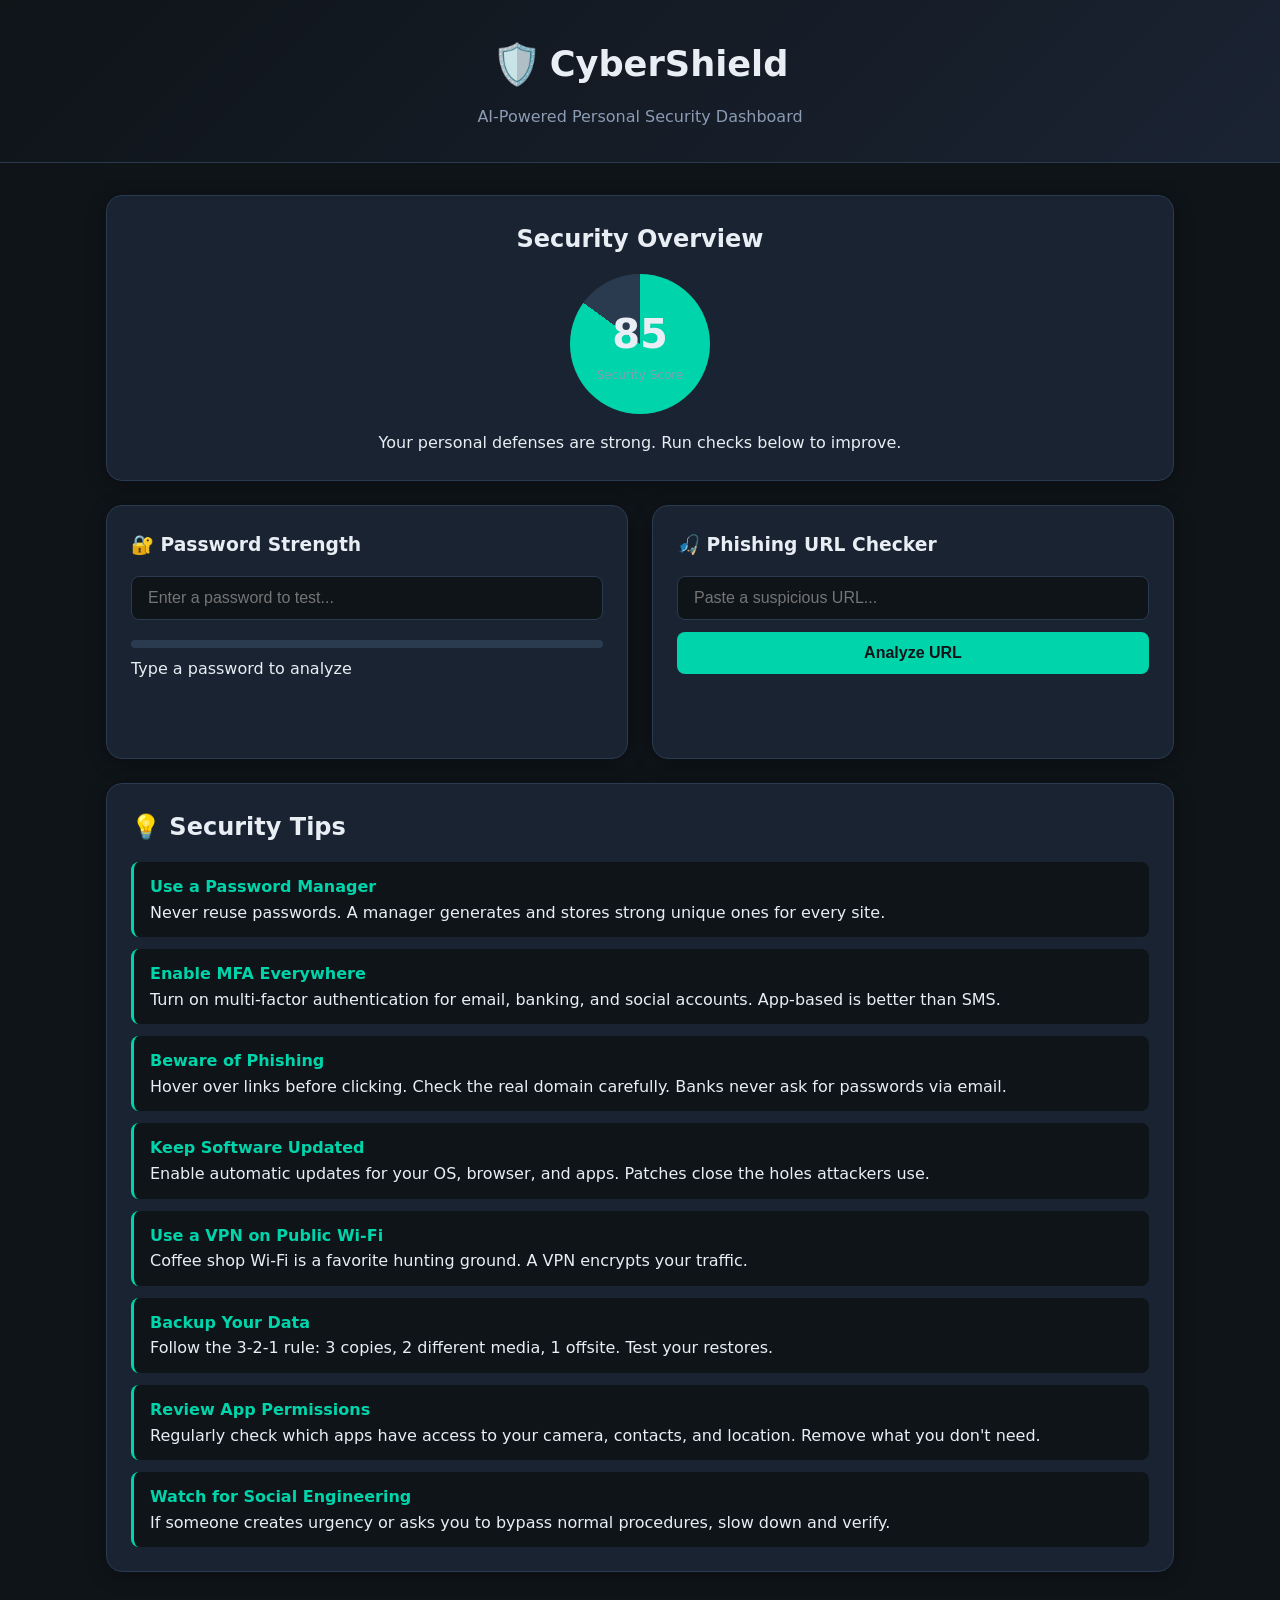
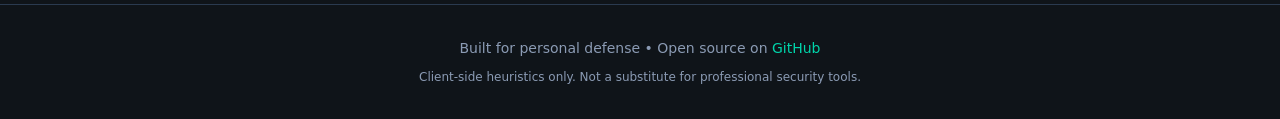
==== index.html @ d057e99d "Add CyberShield personal security dashboard (password checker, phishing URL analyzer, tips)" ====
<!DOCTYPE html>
<html lang="en">
<head>
  <meta charset="UTF-8">
  <meta name="viewport" content="width=device-width, initial-scale=1.0">
  <title>CyberShield Dashboard | AI Personal Security</title>
  <link rel="stylesheet" href="styles.css">
  <link rel="icon" href="data:image/svg+xml,<svg xmlns='http://www.w3.org/2000/svg' viewBox='0 0 100 100'><text y='.9em' font-size='90'>🛡️</text></svg>">
</head>
<body>
  <header>
    <div class="logo">
      <span class="shield">🛡️</span>
      <h1>CyberShield</h1>
    </div>
    <p class="tagline">AI-Powered Personal Security Dashboard</p>
  </header>

  <main>
    <section class="dashboard">
      <div class="card overview">
        <h2>Security Overview</h2>
        <div class="score-circle" id="scoreCircle">
          <span id="scoreValue">85</span>
          <small>Security Score</small>
        </div>
        <p>Your personal defenses are strong. Run checks below to improve.</p>
      </div>

      <div class="tools">
        <div class="card tool">
          <h3>🔐 Password Strength</h3>
          <input type="password" id="passwordInput" placeholder="Enter a password to test...">
          <div class="strength-bar"><div id="strengthFill"></div></div>
          <p id="strengthText">Type a password to analyze</p>
          <ul id="passwordTips"></ul>
        </div>

        <div class="card tool">
          <h3>🎣 Phishing URL Checker</h3>
          <input type="text" id="urlInput" placeholder="Paste a suspicious URL...">
          <button id="checkUrlBtn">Analyze URL</button>
          <div id="urlResult" class="result"></div>
        </div>
      </div>

      <div class="card tips">
        <h2>💡 Security Tips</h2>
        <div id="tipsList"></div>
      </div>
    </section>
  </main>

  <footer>
    <p>Built for personal defense • Open source on <a href="https://github.com/MrAffordableAI/CyberShield-Dashboard" target="_blank">GitHub</a></p>
    <p class="disclaimer">Client-side heuristics only. Not a substitute for professional security tools.</p>
  </footer>

  <script src="script.js"></script>
</body>
</html>
---- styles.css ----
:root {
  --bg: #0f1419;
  --card: #1a2332;
  --accent: #00d4aa;
  --danger: #ff4d6d;
  --warning: #ffb020;
  --good: #00d4aa;
  --text: #e8eef4;
  --muted: #8b9bb4;
}

* { box-sizing: border-box; margin: 0; padding: 0; }
body {
  font-family: system-ui, -apple-system, BlinkMacSystemFont, 'Segoe UI', sans-serif;
  background: var(--bg);
  color: var(--text);
  line-height: 1.6;
  min-height: 100vh;
}

header {
  text-align: center;
  padding: 2rem 1rem;
  background: linear-gradient(135deg, #0f1419 0%, #1a2332 100%);
  border-bottom: 1px solid #2a3a4f;
}
.logo { display: flex; align-items: center; justify-content: center; gap: 0.5rem; }
.shield { font-size: 2.5rem; }
h1 { font-size: 2.2rem; font-weight: 700; }
.tagline { color: var(--muted); margin-top: 0.5rem; }

main { max-width: 1100px; margin: 0 auto; padding: 2rem 1rem; }

.dashboard { display: grid; gap: 1.5rem; }
.overview { text-align: center; }
.score-circle {
  width: 140px; height: 140px; border-radius: 50%;
  background: conic-gradient(var(--good) 85%, #2a3a4f 0);
  display: flex; flex-direction: column; align-items: center; justify-content: center;
  margin: 1rem auto;
  font-size: 2.5rem; font-weight: 700;
}
.score-circle small { font-size: 0.75rem; font-weight: 400; color: var(--muted); }

.tools { display: grid; grid-template-columns: 1fr 1fr; gap: 1.5rem; }
@media (max-width: 768px) { .tools { grid-template-columns: 1fr; } }

.card {
  background: var(--card);
  border-radius: 16px;
  padding: 1.5rem;
  border: 1px solid #2a3a4f;
  box-shadow: 0 4px 20px rgba(0,0,0,0.3);
}
.card h2, .card h3 { margin-bottom: 1rem; }

input, button {
  width: 100%; padding: 0.75rem 1rem; border-radius: 8px;
  border: 1px solid #2a3a4f; background: #0f1419; color: var(--text);
  font-size: 1rem; margin-bottom: 0.75rem;
}
button {
  background: var(--accent); color: #0f1419; font-weight: 600;
  cursor: pointer; border: none;
}
button:hover { opacity: 0.9; }

.strength-bar { height: 8px; background: #2a3a4f; border-radius: 4px; overflow: hidden; margin: 0.5rem 0; }
#strengthFill { height: 100%; width: 0%; transition: width 0.3s, background 0.3s; }

.result { margin-top: 1rem; padding: 1rem; border-radius: 8px; }
.result.safe { background: rgba(0,212,170,0.15); border: 1px solid var(--good); }
.result.warning { background: rgba(255,176,32,0.15); border: 1px solid var(--warning); }
.result.danger { background: rgba(255,77,109,0.15); border: 1px solid var(--danger); }

#tipsList { display: grid; gap: 0.75rem; }
.tip {
  padding: 0.75rem 1rem; background: #0f1419; border-radius: 8px;
  border-left: 3px solid var(--accent);
}
.tip strong { color: var(--accent); }

footer {
  text-align: center; padding: 2rem; color: var(--muted); font-size: 0.875rem;
  border-top: 1px solid #2a3a4f;
}
footer a { color: var(--accent); text-decoration: none; }
.disclaimer { margin-top: 0.5rem; font-size: 0.75rem; }
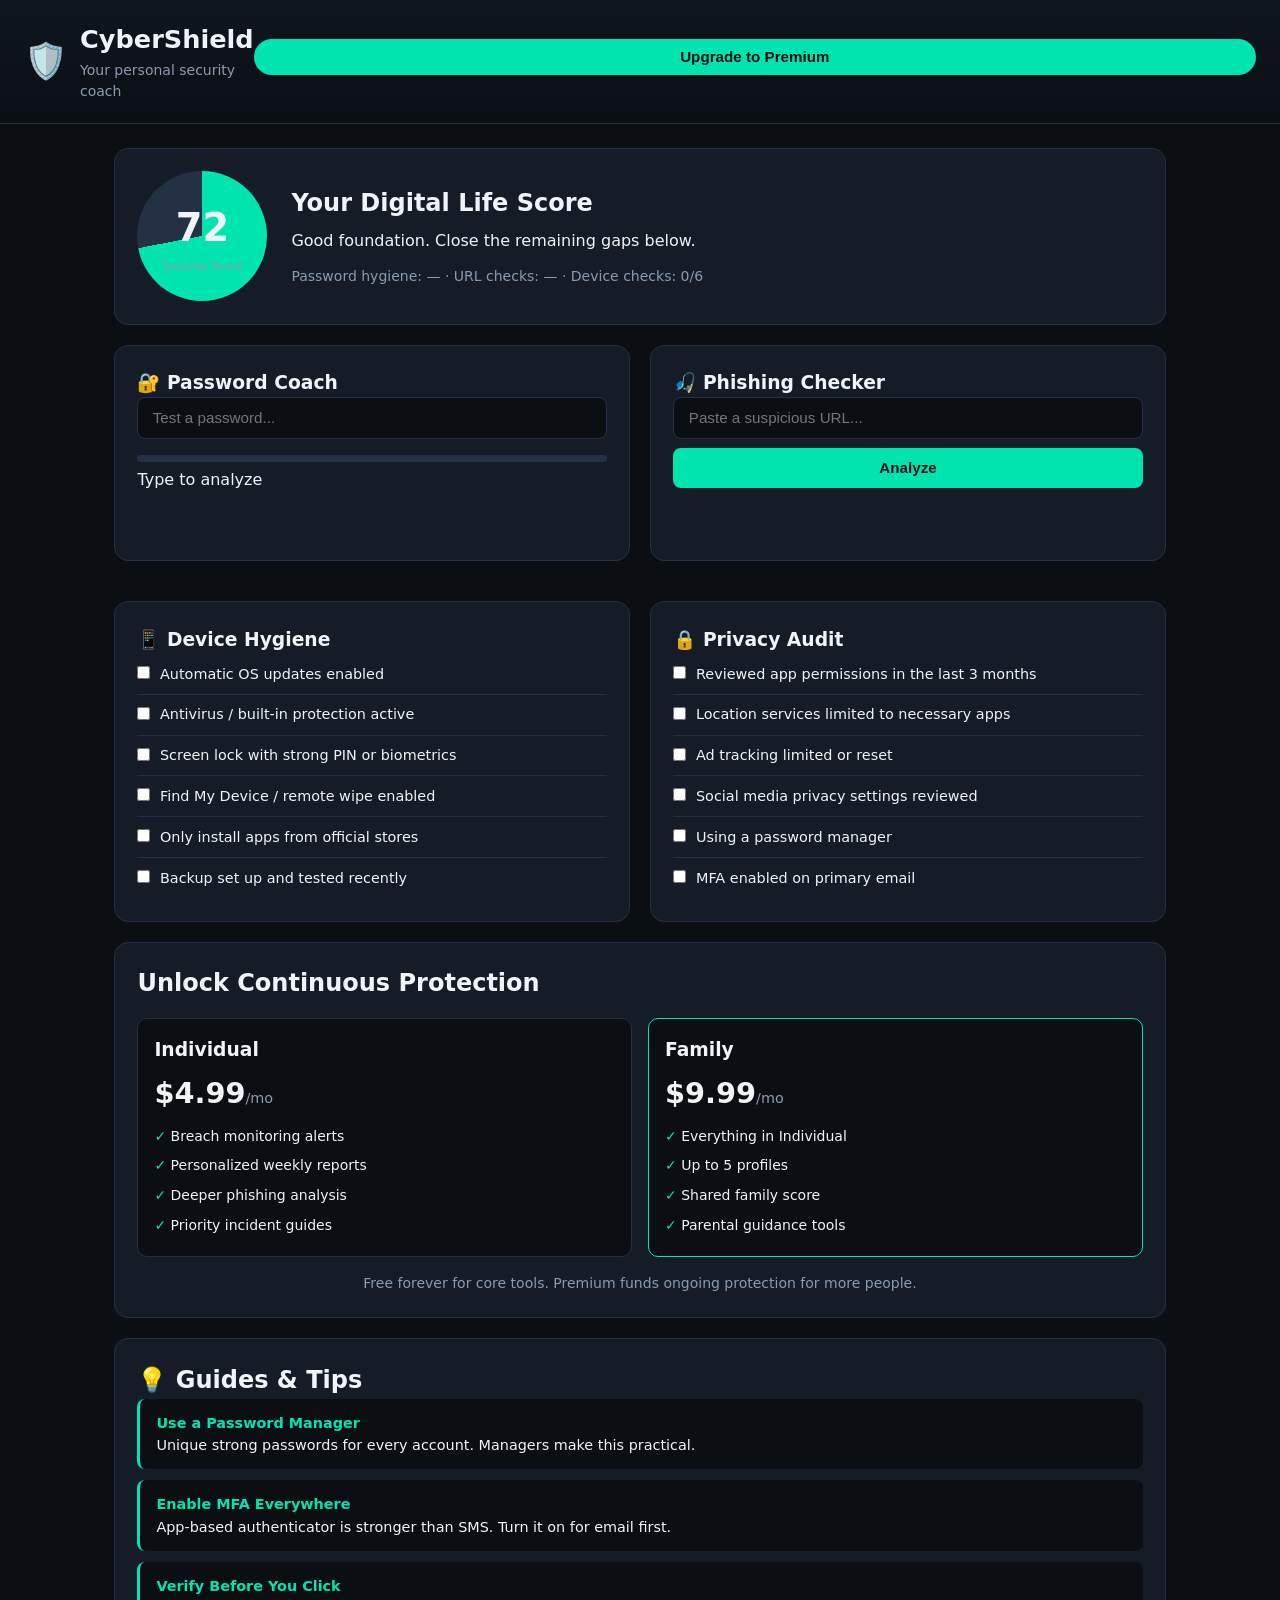
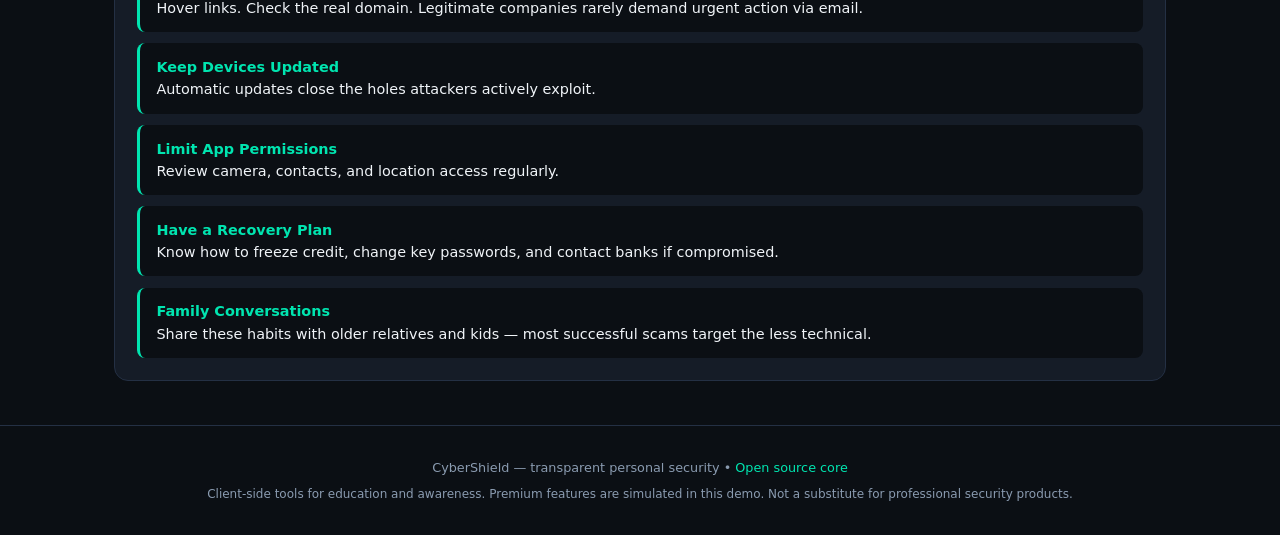
==== commit 8dfdd38d: "Upgrade to holistic Personal Security Platform with dynamic score, checklists, and premium positioni" ====
--- a/index.html
+++ b/index.html
@@ -3,7 +3,7 @@
 <head>
   <meta charset="UTF-8">
   <meta name="viewport" content="width=device-width, initial-scale=1.0">
-  <title>CyberShield Dashboard | AI Personal Security</title>
+  <title>CyberShield | Personal Security Platform</title>
   <link rel="stylesheet" href="styles.css">
   <link rel="icon" href="data:image/svg+xml,<svg xmlns='http://www.w3.org/2000/svg' viewBox='0 0 100 100'><text y='.9em' font-size='90'>🛡️</text></svg>">
 </head>
@@ -11,49 +11,98 @@
   <header>
     <div class="logo">
       <span class="shield">🛡️</span>
-      <h1>CyberShield</h1>
+      <div>
+        <h1>CyberShield</h1>
+        <p class="tagline">Your personal security coach</p>
+      </div>
     </div>
-    <p class="tagline">AI-Powered Personal Security Dashboard</p>
+    <button class="premium-btn" id="premiumBtn">Upgrade to Premium</button>
   </header>
 
   <main>
-    <section class="dashboard">
-      <div class="card overview">
-        <h2>Security Overview</h2>
-        <div class="score-circle" id="scoreCircle">
-          <span id="scoreValue">85</span>
-          <small>Security Score</small>
-        </div>
-        <p>Your personal defenses are strong. Run checks below to improve.</p>
+    <!-- Score Hero -->
+    <section class="score-hero card">
+      <div class="score-circle" id="scoreCircle">
+        <span id="scoreValue">72</span>
+        <small>Security Score</small>
+      </div>
+      <div class="score-info">
+        <h2>Your Digital Life Score</h2>
+        <p id="scoreMessage">Run the tools below to raise your score and close gaps.</p>
+        <div class="score-breakdown" id="scoreBreakdown"></div>
+      </div>
+    </section>
+
+    <!-- Tools Grid -->
+    <div class="tools-grid">
+      <!-- Password -->
+      <div class="card tool">
+        <h3>🔐 Password Coach</h3>
+        <input type="password" id="passwordInput" placeholder="Test a password...">
+        <div class="strength-bar"><div id="strengthFill"></div></div>
+        <p id="strengthText">Type to analyze</p>
+        <ul id="passwordTips"></ul>
       </div>
 
-      <div class="tools">
-        <div class="card tool">
-          <h3>🔐 Password Strength</h3>
-          <input type="password" id="passwordInput" placeholder="Enter a password to test...">
-          <div class="strength-bar"><div id="strengthFill"></div></div>
-          <p id="strengthText">Type a password to analyze</p>
-          <ul id="passwordTips"></ul>
+      <!-- Phishing -->
+      <div class="card tool">
+        <h3>🎣 Phishing Checker</h3>
+        <input type="text" id="urlInput" placeholder="Paste a suspicious URL...">
+        <button id="checkUrlBtn">Analyze</button>
+        <div id="urlResult" class="result"></div>
+      </div>
+
+      <!-- Device Hygiene -->
+      <div class="card tool">
+        <h3>📱 Device Hygiene</h3>
+        <div id="hygieneList"></div>
+      </div>
+
+      <!-- Privacy -->
+      <div class="card tool">
+        <h3>🔒 Privacy Audit</h3>
+        <div id="privacyList"></div>
+      </div>
+    </div>
+
+    <!-- Premium Teaser -->
+    <section class="card premium-teaser" id="premiumSection">
+      <h2>Unlock Continuous Protection</h2>
+      <div class="plans">
+        <div class="plan">
+          <h3>Individual</h3>
+          <p class="price">$4.99<span>/mo</span></p>
+          <ul>
+            <li>Breach monitoring alerts</li>
+            <li>Personalized weekly reports</li>
+            <li>Deeper phishing analysis</li>
+            <li>Priority incident guides</li>
+          </ul>
         </div>
-
-        <div class="card tool">
-          <h3>🎣 Phishing URL Checker</h3>
-          <input type="text" id="urlInput" placeholder="Paste a suspicious URL...">
-          <button id="checkUrlBtn">Analyze URL</button>
-          <div id="urlResult" class="result"></div>
+        <div class="plan featured">
+          <h3>Family</h3>
+          <p class="price">$9.99<span>/mo</span></p>
+          <ul>
+            <li>Everything in Individual</li>
+            <li>Up to 5 profiles</li>
+            <li>Shared family score</li>
+            <li>Parental guidance tools</li>
+          </ul>
         </div>
       </div>
+      <p class="benefit">Free forever for core tools. Premium funds ongoing protection for more people.</p>
+    </section>
 
-      <div class="card tips">
-        <h2>💡 Security Tips</h2>
-        <div id="tipsList"></div>
-      </div>
+    <!-- Tips & Guides -->
+    <section class="card">
+      <h2>💡 Guides & Tips</h2>
+      <div id="tipsList"></div>
     </section>
   </main>
 
   <footer>
-    <p>Built for personal defense • Open source on <a href="https://github.com/MrAffordableAI/CyberShield-Dashboard" target="_blank">GitHub</a></p>
-    <p class="disclaimer">Client-side heuristics only. Not a substitute for professional security tools.</p>
+    <p>CyberShield — transparent personal security • <a href="https://github.com/MrAffordableAI/CyberShield-Dashboard" target="_blank">Open source core</a></p>
+    <p class="disclaimer">Client-side tools for education and awareness. Premium features are simulated in this demo. Not a substitute for professional security products.</p>
   </footer>
 
   <script src="script.js"></script>
--- a/styles.css
+++ b/styles.css
@@ -1,12 +1,14 @@
 :root {
-  --bg: #0f1419;
-  --card: #1a2332;
-  --accent: #00d4aa;
-  --danger: #ff4d6d;
-  --warning: #ffb020;
-  --good: #00d4aa;
-  --text: #e8eef4;
-  --muted: #8b9bb4;
+  --bg: #0b0f14;
+  --card: #151c27;
+  --accent: #00e5b0;
+  --accent-dim: #00b38a;
+  --danger: #ff5c7a;
+  --warning: #ffb84d;
+  --good: #00e5b0;
+  --text: #f0f4f8;
+  --muted: #8a9bb0;
+  --border: #243044;
 }
 
 * { box-sizing: border-box; margin: 0; padding: 0; }
@@ -14,75 +16,121 @@
   font-family: system-ui, -apple-system, BlinkMacSystemFont, 'Segoe UI', sans-serif;
   background: var(--bg);
   color: var(--text);
-  line-height: 1.6;
+  line-height: 1.55;
   min-height: 100vh;
 }
 
 header {
-  text-align: center;
-  padding: 2rem 1rem;
-  background: linear-gradient(135deg, #0f1419 0%, #1a2332 100%);
-  border-bottom: 1px solid #2a3a4f;
+  display: flex;
+  justify-content: space-between;
+  align-items: center;
+  padding: 1.25rem 1.5rem;
+  background: linear-gradient(180deg, #0f1620 0%, var(--bg) 100%);
+  border-bottom: 1px solid var(--border);
 }
-.logo { display: flex; align-items: center; justify-content: center; gap: 0.5rem; }
-.shield { font-size: 2.5rem; }
-h1 { font-size: 2.2rem; font-weight: 700; }
-.tagline { color: var(--muted); margin-top: 0.5rem; }
+.logo { display: flex; align-items: center; gap: 0.75rem; }
+.shield { font-size: 2.2rem; }
+h1 { font-size: 1.6rem; font-weight: 700; }
+.tagline { color: var(--muted); font-size: 0.875rem; }
+.premium-btn {
+  background: var(--accent);
+  color: #0b0f14;
+  border: none;
+  padding: 0.6rem 1.1rem;
+  border-radius: 999px;
+  font-weight: 600;
+  cursor: pointer;
+}
+.premium-btn:hover { background: var(--accent-dim); }
 
-main { max-width: 1100px; margin: 0 auto; padding: 2rem 1rem; }
-
-.dashboard { display: grid; gap: 1.5rem; }
-.overview { text-align: center; }
-.score-circle {
-  width: 140px; height: 140px; border-radius: 50%;
-  background: conic-gradient(var(--good) 85%, #2a3a4f 0);
-  display: flex; flex-direction: column; align-items: center; justify-content: center;
-  margin: 1rem auto;
-  font-size: 2.5rem; font-weight: 700;
-}
-.score-circle small { font-size: 0.75rem; font-weight: 400; color: var(--muted); }
-
-.tools { display: grid; grid-template-columns: 1fr 1fr; gap: 1.5rem; }
-@media (max-width: 768px) { .tools { grid-template-columns: 1fr; } }
+main { max-width: 1100px; margin: 0 auto; padding: 1.5rem; }
 
 .card {
   background: var(--card);
-  border-radius: 16px;
-  padding: 1.5rem;
-  border: 1px solid #2a3a4f;
-  box-shadow: 0 4px 20px rgba(0,0,0,0.3);
+  border-radius: 14px;
+  padding: 1.4rem;
+  border: 1px solid var(--border);
+  margin-bottom: 1.25rem;
 }
-.card h2, .card h3 { margin-bottom: 1rem; }
+
+.score-hero {
+  display: flex;
+  gap: 1.5rem;
+  align-items: center;
+  flex-wrap: wrap;
+}
+.score-circle {
+  width: 130px; height: 130px; border-radius: 50%;
+  background: conic-gradient(var(--good) 72%, #243044 0);
+  display: flex; flex-direction: column; align-items: center; justify-content: center;
+  font-size: 2.4rem; font-weight: 700;
+  flex-shrink: 0;
+}
+.score-circle small { font-size: 0.7rem; font-weight: 500; color: var(--muted); }
+.score-info h2 { margin-bottom: 0.4rem; }
+.score-breakdown { margin-top: 0.75rem; font-size: 0.875rem; color: var(--muted); }
+
+.tools-grid {
+  display: grid;
+  grid-template-columns: 1fr 1fr;
+  gap: 1.25rem;
+}
+@media (max-width: 780px) { .tools-grid { grid-template-columns: 1fr; } }
 
 input, button {
-  width: 100%; padding: 0.75rem 1rem; border-radius: 8px;
-  border: 1px solid #2a3a4f; background: #0f1419; color: var(--text);
-  font-size: 1rem; margin-bottom: 0.75rem;
+  width: 100%; padding: 0.7rem 0.9rem; border-radius: 8px;
+  border: 1px solid var(--border); background: #0b0f14; color: var(--text);
+  font-size: 0.95rem; margin-bottom: 0.6rem;
 }
 button {
-  background: var(--accent); color: #0f1419; font-weight: 600;
-  cursor: pointer; border: none;
+  background: var(--accent); color: #0b0f14; font-weight: 600; border: none; cursor: pointer;
 }
-button:hover { opacity: 0.9; }
+button:hover { opacity: 0.92; }
 
-.strength-bar { height: 8px; background: #2a3a4f; border-radius: 4px; overflow: hidden; margin: 0.5rem 0; }
+.strength-bar { height: 7px; background: #243044; border-radius: 4px; overflow: hidden; margin: 0.4rem 0; }
 #strengthFill { height: 100%; width: 0%; transition: width 0.3s, background 0.3s; }
 
-.result { margin-top: 1rem; padding: 1rem; border-radius: 8px; }
-.result.safe { background: rgba(0,212,170,0.15); border: 1px solid var(--good); }
-.result.warning { background: rgba(255,176,32,0.15); border: 1px solid var(--warning); }
-.result.danger { background: rgba(255,77,109,0.15); border: 1px solid var(--danger); }
+.result { margin-top: 0.75rem; padding: 0.9rem; border-radius: 8px; font-size: 0.9rem; }
+.result.safe { background: rgba(0,229,176,0.12); border: 1px solid var(--good); }
+.result.warning { background: rgba(255,184,77,0.12); border: 1px solid var(--warning); }
+.result.danger { background: rgba(255,92,122,0.12); border: 1px solid var(--danger); }
 
-#tipsList { display: grid; gap: 0.75rem; }
+.check-item {
+  display: flex; align-items: flex-start; gap: 0.6rem;
+  padding: 0.55rem 0; border-bottom: 1px solid var(--border);
+  font-size: 0.9rem;
+}
+.check-item:last-child { border-bottom: none; }
+.check-item input { width: auto; margin: 0.2rem 0 0 0; }
+.check-item label { flex: 1; cursor: pointer; }
+
+.plans { display: grid; grid-template-columns: 1fr 1fr; gap: 1rem; margin: 1rem 0; }
+@media (max-width: 600px) { .plans { grid-template-columns: 1fr; } }
+.plan {
+  background: #0b0f14;
+  border: 1px solid var(--border);
+  border-radius: 10px;
+  padding: 1rem;
+}
+.plan.featured { border-color: var(--accent); }
+.price { font-size: 1.8rem; font-weight: 700; margin: 0.4rem 0; }
+.price span { font-size: 0.9rem; font-weight: 400; color: var(--muted); }
+.plan ul { list-style: none; font-size: 0.875rem; }
+.plan li { padding: 0.25rem 0; }
+.plan li::before { content: "✓ "; color: var(--accent); }
+.benefit { text-align: center; color: var(--muted); font-size: 0.875rem; margin-top: 0.5rem; }
+
+#tipsList { display: grid; gap: 0.7rem; }
 .tip {
-  padding: 0.75rem 1rem; background: #0f1419; border-radius: 8px;
+  padding: 0.8rem 1rem; background: #0b0f14; border-radius: 8px;
   border-left: 3px solid var(--accent);
+  font-size: 0.9rem;
 }
 .tip strong { color: var(--accent); }
 
 footer {
-  text-align: center; padding: 2rem; color: var(--muted); font-size: 0.875rem;
-  border-top: 1px solid #2a3a4f;
+  text-align: center; padding: 2rem 1rem; color: var(--muted); font-size: 0.8rem;
+  border-top: 1px solid var(--border);
 }
 footer a { color: var(--accent); text-decoration: none; }
-.disclaimer { margin-top: 0.5rem; font-size: 0.75rem; }
+.disclaimer { margin-top: 0.4rem; font-size: 0.75rem; }
